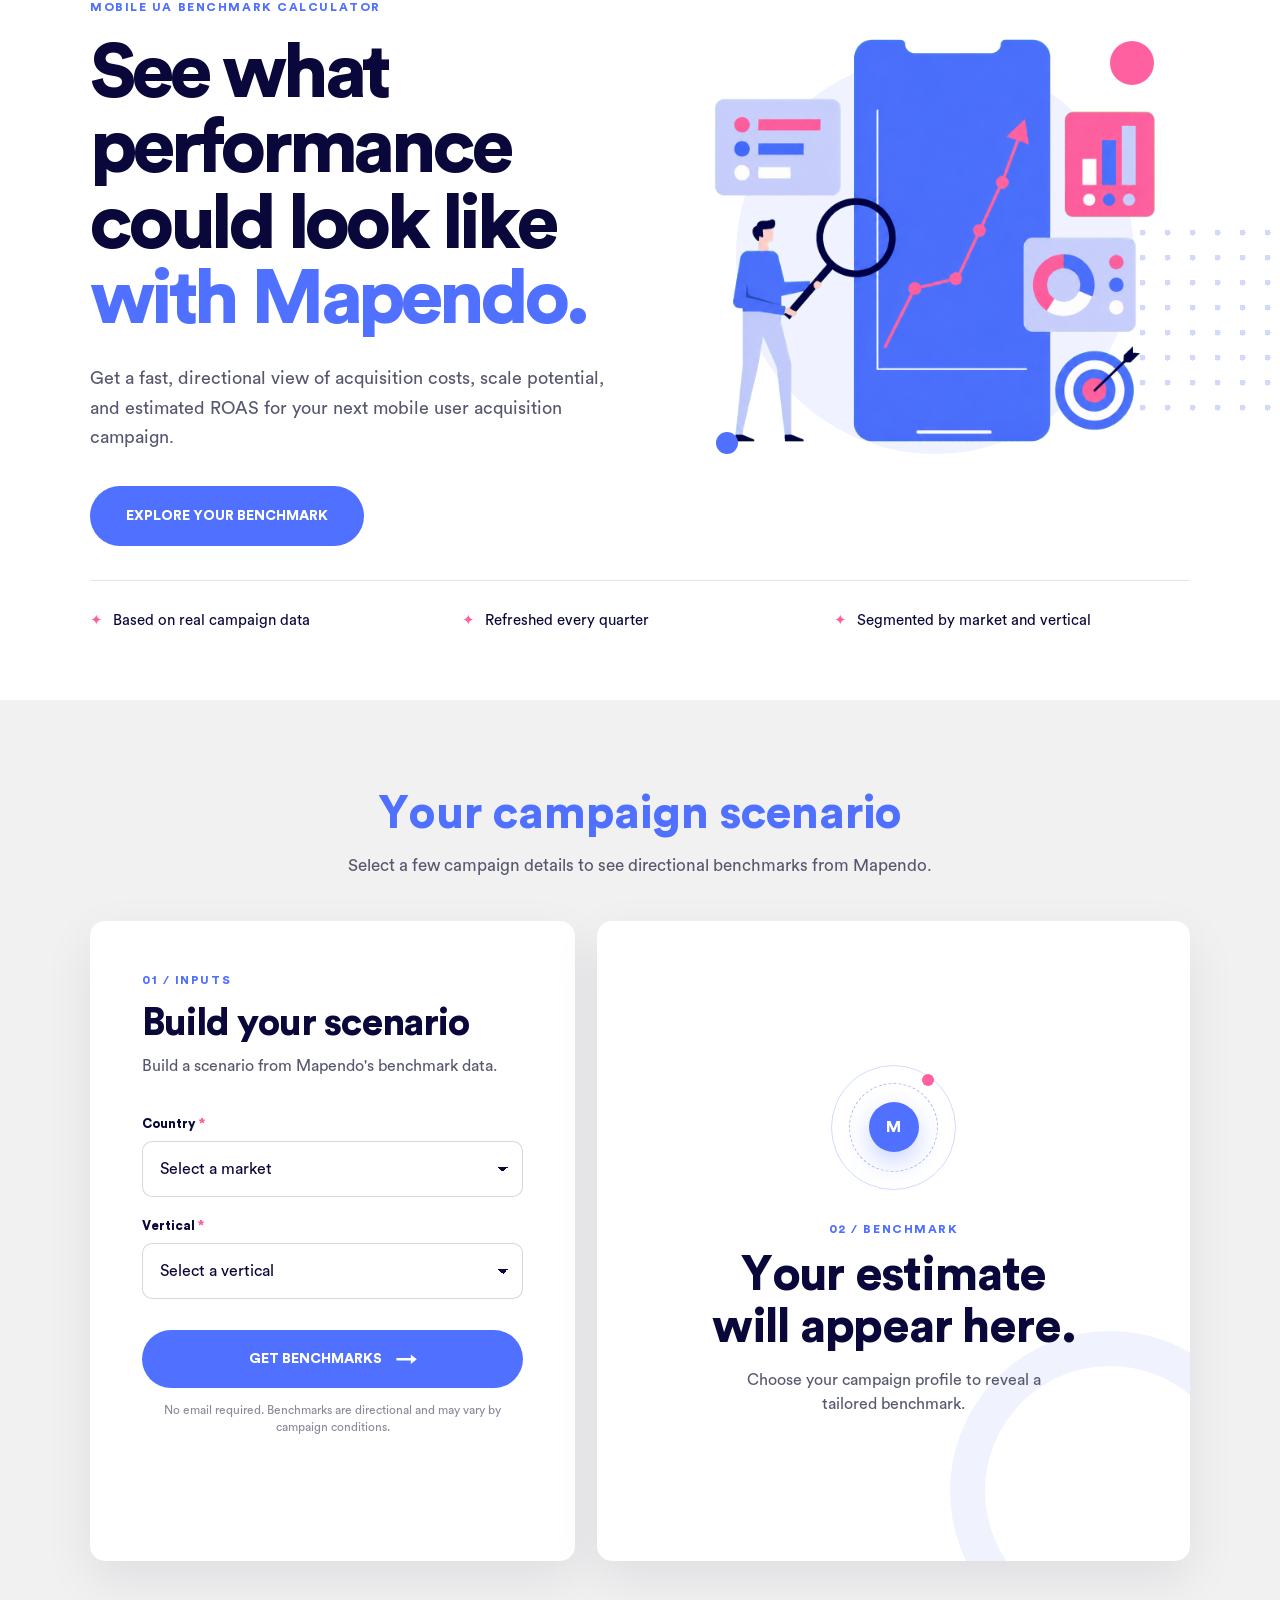
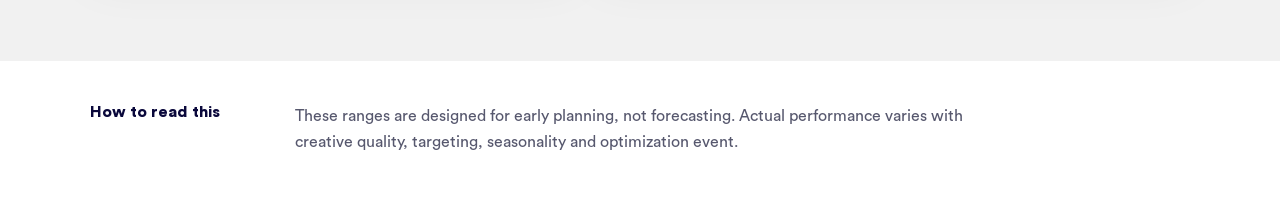
==== index.html @ b4563adf "Add files via upload" ====
<!doctype html>
<html lang="en">
  <head>
    <meta charset="UTF-8" />
    <meta name="viewport" content="width=device-width, initial-scale=1.0" />
    <meta
      name="description"
      content="Get a directional view of acquisition costs, scale potential, and estimated ROAS with Mapendo."
    />
    <title>UA Benchmark Tool | Mapendo</title>
    <link rel="stylesheet" href="styles.css" />
    <script src="app.js" defer></script>
  </head>
  <body>
    <div class="page-glow page-glow--one" aria-hidden="true"></div>

    <main>
      <section class="hero" aria-labelledby="page-title">
        <div class="hero-copy">
          <div class="eyebrow">MOBILE UA BENCHMARK CALCULATOR</div>
          <h1 id="page-title">See what performance could look like <em>with Mapendo.</em></h1>
          <p>
            Get a fast, directional view of acquisition costs, scale potential, and estimated ROAS for
            your next mobile user acquisition campaign.
          </p>
          <a class="hero-cta" href="#benchmark-form">Explore your benchmark</a>
        </div>
        <div class="hero-visual" aria-hidden="true">
          <span class="decor-dot decor-dot--one"></span>
          <span class="decor-dot decor-dot--two"></span>
          <img src="assets/illustrations/ua-benchmark-hero.png" alt="" />
        </div>
        <div class="trust-row" aria-label="Tool highlights">
          <span>Based on real campaign data</span>
          <span>Refreshed every quarter</span>
          <span>Segmented by market and vertical</span>
        </div>
      </section>

      <section class="calculator-section" aria-labelledby="calculator-title">
        <div class="section-intro">
          <h2 id="calculator-title">Your campaign scenario</h2>
          <p>Select a few campaign details to see directional benchmarks from Mapendo.</p>
        </div>
        <div class="tool-shell" aria-label="UA benchmark calculator">
        <form class="benchmark-form" id="benchmark-form">
          <div class="form-heading">
            <span class="step-label">01 / INPUTS</span>
            <div>
              <h2>Build your scenario</h2>
              <p>Build a scenario from Mapendo's benchmark data.</p>
            </div>
          </div>

          <div class="field-grid">
            <label class="field">
              <span>Country <b aria-hidden="true">*</b></span>
              <select id="country" name="country" required>
                <option value="">Select a market</option>
              </select>
            </label>

            <label class="field">
              <span>Vertical <b aria-hidden="true">*</b></span>
              <select id="vertical" name="vertical" required>
                <option value="">Select a vertical</option>
              </select>
            </label>

            <label class="field field--conditional" id="monetization-field" hidden>
              <span>Monetization model</span>
              <select id="monetization" name="monetization">
              </select>
            </label>
          </div>

          <button class="primary-button" type="submit">
            <span>Get benchmarks</span>
            <span class="button-arrow" aria-hidden="true">→</span>
          </button>
          <p class="form-note">No email required. Benchmarks are directional and may vary by campaign conditions.</p>
        </form>

        <div class="result-panel" id="result-panel" aria-live="polite">
          <div class="result-empty" id="result-empty">
            <div class="orbital" aria-hidden="true">
              <span class="orbital-dot"></span>
              <span class="orbital-core">M</span>
            </div>
            <p class="step-label">02 / BENCHMARK</p>
            <h2>Your estimate<br />will appear here.</h2>
            <p>Choose your campaign profile to reveal a tailored benchmark.</p>
          </div>

          <div class="result-content" id="result-content" hidden>
            <div class="result-topline">
              <div>
                <span class="step-label">02 / YOUR BENCHMARK</span>
                <h2 id="result-title">United States · Lifestyle</h2>
              </div>
              <span class="confidence"><i></i> Available benchmark</span>
            </div>

            <div class="kpi-grid" id="kpi-grid"></div>

            <div class="recommendation">
              <span aria-hidden="true">↗</span>
              <p><b>Mapendo signal:</b> <span id="recommendation-copy"></span></p>
            </div>

            <div class="inline-lead" id="inline-lead">
              <p>Looking for more detail or don’t see your scenario? <b>Get your full report.</b></p>
              <form
                class="inline-lead-form"
                id="lead-form"
                action="https://mapendo.us20.list-manage.com/subscribe/post?u=012a30aeb07d659c785fad515&amp;id=6312998ace&amp;f_id=00a176eef0"
                method="post"
                target="_blank"
              >
                <label class="sr-only" for="lead-email">Work email</label>
                <input id="lead-email" type="email" name="EMAIL" placeholder="Enter your work email" autocomplete="email" required />
                <div class="mailchimp-trap" aria-hidden="true">
                  <input
                    type="text"
                    name="b_012a30aeb07d659c785fad515_6312998ace"
                    tabindex="-1"
                    value=""
                  />
                </div>
                <label class="subscription-consent" for="subscription-consent">
                  <input id="subscription-consent" type="checkbox" name="SUBSCRIPTION_CONSENT" value="yes" required />
                  <span>
                    I agree to receive the full report and follow-up sales and marketing communications from Mapendo.
                    I have read the
                    <a href="https://www.iubenda.com/privacy-policy/38690949" target="_blank" rel="noopener noreferrer">Privacy Policy</a>.
                    I can unsubscribe at any time.
                  </span>
                </label>
                <button type="submit" name="subscribe">Get the full report <span aria-hidden="true">→</span></button>
              </form>
              <div class="success-message" id="success-message" role="status" aria-live="polite" hidden>
                <span>✓</span>
                <div><b>Submitted to Mailchimp</b><small>Complete any confirmation step in the new tab or check your inbox.</small></div>
              </div>
            </div>
          </div>
        </div>
        </div>
      </section>

      <section class="method-note">
        <span>How to read this</span>
        <p>
          These ranges are designed for early planning, not forecasting. Actual performance varies with
          creative quality, targeting, seasonality and optimization event.
        </p>
      </section>
    </main>
  </body>
</html>
---- styles.css ----
@font-face {
  font-family: "CircularStd";
  src: url("assets/fonts/CircularStd-Black.woff2") format("woff2");
  font-weight: 700 900;
  font-style: normal;
  font-display: swap;
}

@font-face {
  font-family: "CircularStd Book";
  src: url("assets/fonts/CircularStd-Book.otf") format("opentype");
  font-weight: 400;
  font-style: normal;
  font-display: swap;
}

:root {
  --blue: #5070ff;
  --blue-hover: #0047f0;
  --pink: #ff61a0;
  --navy: #0a083b;
  --text: #57586e;
  --periwinkle: #adbaf6;
  --light: #f1f1f1;
  --white: #ffffff;
  --line: rgba(10, 8, 59, 0.1);
  --shadow: 0 18px 50px rgba(10, 8, 59, 0.08);
}

* { box-sizing: border-box; }
html { scroll-behavior: smooth; }

body {
  margin: 0;
  min-width: 320px;
  color: var(--text);
  background: var(--white);
  font-family: "CircularStd Book", Arial, sans-serif;
  -webkit-font-smoothing: antialiased;
}

button, input, select { font: inherit; }
button, select { cursor: pointer; }
a { color: inherit; }

.page-glow { position: fixed; z-index: -1; pointer-events: none; }
.page-glow--one { top: 220px; right: 0; width: 150px; height: 210px; opacity: .55; background-image: radial-gradient(var(--periwinkle) 3px, transparent 3px); background-size: 25px 25px; }

.hero, .method-note {
  width: min(1100px, calc(100% - 48px));
  margin-inline: auto;
}

.hero-cta {
  display: inline-flex;
  align-items: center;
  justify-content: center;
  min-height: 52px;
  padding: 0 30px;
  border-radius: 50px;
  color: var(--white);
  background: var(--blue);
  font-family: "CircularStd", sans-serif;
  font-size: 13px;
  line-height: 1;
  text-transform: uppercase;
  text-decoration: none;
  transition: background-color .25s ease, transform .25s ease;
}
.hero-cta:hover { background: var(--blue-hover); transform: translateY(-2px); }

.hero {
  position: relative;
  display: grid;
  grid-template-columns: minmax(0, 1.02fr) minmax(380px, .98fr);
  align-items: start;
  gap: 30px 60px;
  min-height: 0;
  padding: 0 0 70px;
}

.hero-copy { position: relative; z-index: 2; }
.eyebrow, .step-label {
  color: var(--blue);
  font-family: "CircularStd", sans-serif;
  font-size: 12px;
  font-weight: 700;
  letter-spacing: .13em;
  text-transform: uppercase;
}
.eyebrow { margin-bottom: 22px; }

.hero h1 {
  max-width: 650px;
  margin: 0;
  color: var(--navy);
  font-family: "CircularStd", sans-serif;
  font-size: clamp(3.6rem, 6vw, 5.7rem);
  font-weight: 900;
  line-height: .98;
  letter-spacing: -.055em;
}
.hero h1 em { color: var(--blue); font-style: normal; }
.hero-copy > p { max-width: 610px; margin: 27px 0 0; font-size: 18px; line-height: 1.65; }
.hero-cta { margin-top: 33px; min-height: 60px; padding: 0 36px; font-size: 14px; }

.hero-visual { position: relative; display: grid; place-items: center; min-height: 490px; }
.hero-visual::before { content: ""; position: absolute; width: 78%; aspect-ratio: 1; border-radius: 50%; background: #f0f3ff; }
.hero-visual img { position: relative; z-index: 1; width: min(100%, 560px); height: auto; }
.decor-dot { position: absolute; z-index: 2; border-radius: 50%; }
.decor-dot--one { top: 8%; right: 7%; width: 44px; height: 44px; background: var(--pink); }
.decor-dot--two { bottom: 11%; left: 7%; width: 22px; height: 22px; background: var(--blue); }

.trust-row {
  grid-column: 1 / -1;
  display: grid;
  grid-template-columns: repeat(3, 1fr);
  gap: 16px;
  margin-top: 4px;
  padding-top: 30px;
  border-top: 1px solid var(--line);
}
.trust-row span { color: var(--navy); font-size: 15px; }
.trust-row span::before { content: "✦"; margin-right: 10px; color: var(--pink); }

.calculator-section {
  padding: 90px max(24px, calc((100vw - 1100px) / 2)) 100px;
  background: var(--light);
}
.section-intro { max-width: 820px; margin: 0 auto 42px; text-align: center; }
.section-intro h2 { margin: 0 0 12px; color: var(--blue); font-family: "CircularStd", sans-serif; font-size: clamp(2.15rem, 3.6vw, 3.25rem); line-height: 1.08; white-space: nowrap; }
.section-intro p { margin: 0; font-size: 17px; line-height: 1.6; }

.tool-shell {
  width: min(1100px, 100%);
  margin-inline: auto;
  display: grid;
  grid-template-columns: minmax(0, .9fr) minmax(0, 1.1fr);
  align-items: stretch;
  gap: 22px;
}
.benchmark-form, .result-panel {
  min-height: 640px;
  padding: clamp(34px, 4.2vw, 52px);
  border-radius: 15px;
  background: var(--white);
  box-shadow: var(--shadow);
}
.form-heading { margin-bottom: 38px; }
.form-heading .step-label { display: block; margin-bottom: 13px; }
.form-heading h2, .result-content h2, .result-empty h2 { margin: 0; color: var(--navy); font-family: "CircularStd", sans-serif; letter-spacing: -.025em; }
.form-heading h2 { font-size: clamp(1.8rem, 3vw, 2.4rem); }
.form-heading p { margin: 8px 0 0; line-height: 1.5; }

.field-grid { display: grid; gap: 21px; }
.field { display: grid; gap: 9px; }
.field > span:first-child { color: var(--navy); font-family: "CircularStd", sans-serif; font-size: 13px; }
.field b { color: var(--pink); }
.field select, .field input {
  width: 100%;
  height: 56px;
  padding: 0 17px;
  border: 1px solid rgba(10, 8, 59, .16);
  border-radius: 10px;
  outline: none;
  color: var(--navy);
  background: var(--white);
  transition: border-color .18s ease, box-shadow .18s ease;
}
.field select {
  appearance: none;
  background-image: linear-gradient(45deg, transparent 50%, var(--navy) 50%), linear-gradient(135deg, var(--navy) 50%, transparent 50%);
  background-position: calc(100% - 19px) 25px, calc(100% - 14px) 25px;
  background-size: 5px 5px, 5px 5px;
  background-repeat: no-repeat;
}
.field select:focus, .field input:focus { border-color: var(--blue); box-shadow: 0 0 0 4px rgba(80,112,255,.12); }
.field select:disabled { color: var(--navy); background-color: #f0f2fa; border-color: rgba(10, 8, 59, .1); cursor: not-allowed; opacity: 1; }

.primary-button {
  display: flex;
  align-items: center;
  justify-content: center;
  gap: 14px;
  width: 100%;
  min-height: 58px;
  margin-top: 31px;
  padding: 0 30px;
  border: 0;
  border-radius: 50px;
  color: var(--white);
  background: var(--blue);
  font-family: "CircularStd", sans-serif;
  font-size: 14px;
  text-transform: uppercase;
  transition: background-color .25s ease, transform .25s ease;
}
.primary-button:hover { background: var(--blue-hover); transform: translateY(-2px); }
.button-arrow { color: var(--white); font-size: 1.2rem; }
.form-note { margin: 14px 0 0; color: #89899b; font-size: 12px; line-height: 1.4; text-align: center; }

.result-panel { position: relative; display: grid; overflow: hidden; }
.result-panel::after { content: ""; position: absolute; right: -80px; bottom: -90px; width: 250px; height: 250px; border: 35px solid rgba(173,186,246,.18); border-radius: 50%; pointer-events: none; }
.result-empty { position: relative; z-index: 1; align-self: center; max-width: 390px; margin: auto; text-align: center; }
.result-empty h2 { margin-top: 14px; font-size: clamp(2rem, 4vw, 3rem); line-height: 1.08; }
.result-empty > p:last-child { max-width: 330px; margin: 14px auto 0; line-height: 1.55; }
.orbital { position: relative; display: grid; place-items: center; width: 125px; height: 125px; margin: 0 auto 32px; border: 1px solid rgba(80,112,255,.26); border-radius: 50%; }
.orbital::before { content: ""; position: absolute; inset: 17px; border: 1px dashed var(--periwinkle); border-radius: 50%; }
.orbital-core { display: grid; place-items: center; width: 50px; height: 50px; border-radius: 50%; color: var(--white); background: var(--blue); font-family: "CircularStd"; font-weight: 900; box-shadow: 0 10px 25px rgba(80,112,255,.3); }
.orbital-dot { position: absolute; top: 8px; right: 21px; width: 12px; height: 12px; border-radius: 50%; background: var(--pink); }

.result-content { position: relative; z-index: 1; animation: reveal .4s ease both; }
@keyframes reveal { from { opacity: 0; transform: translateY(10px); } }
.result-topline { display: flex; justify-content: space-between; align-items: end; gap: 18px; margin-bottom: 25px; }
.result-content h2 { margin-top: 7px; font-size: clamp(1.45rem, 2.4vw, 2rem); }
.confidence { display: flex; align-items: center; gap: 7px; color: var(--text); font-size: 12px; white-space: nowrap; }
.confidence i { width: 8px; height: 8px; border-radius: 50%; background: var(--blue); }
.kpi-grid { display: grid; grid-template-columns: 1fr 1fr; gap: 11px; }
.kpi-card { position: relative; min-height: 143px; padding: 21px; overflow: hidden; border: 1px solid rgba(10,8,59,.08); border-radius: 12px; background: #f7f8fc; }
.kpi-card--featured { color: var(--white); background: var(--blue); border-color: transparent; }
.kpi-card p { margin: 0 0 10px; color: var(--text); font-size: 13px; }
.kpi-card--featured p, .kpi-card--featured .kpi-caption { color: rgba(255,255,255,.76); }
.kpi-card strong { display: block; color: var(--navy); font-family: "CircularStd"; font-size: clamp(1.55rem, 2.8vw, 2.05rem); letter-spacing: -.035em; }
.kpi-card--featured strong { color: var(--white); }
.kpi-caption { display: block; margin-top: 7px; color: #858697; font-size: 11px; }
.kpi-number { position: absolute; top: 15px; right: 15px; color: rgba(10,8,59,.22); font-size: 11px; }
.kpi-card--featured .kpi-number { color: rgba(255,255,255,.45); }

.recommendation { display: flex; gap: 12px; margin-top: 11px; padding: 15px 16px; border-radius: 10px; background: #eef1ff; }
.recommendation > span { color: var(--pink); }
.recommendation p { margin: 0; color: var(--text); font-size: 12px; line-height: 1.5; }
.recommendation b { color: var(--navy); }
.inline-lead { margin-top: 13px; padding: 18px; border-radius: 12px; background: var(--navy); }
.inline-lead > p:first-child { margin: 0 0 12px; color: #d7d7e1; font-size: 13px; line-height: 1.45; }
.inline-lead > p:first-child b { color: var(--white); }
.inline-lead-form { display: grid; grid-template-columns: minmax(0,1fr) auto; gap: 8px; }
.inline-lead-form > input[type="email"] { min-width: 0; height: 50px; padding: 0 15px; border: 1px solid transparent; border-radius: 50px; outline: none; color: var(--navy); background: var(--white); }
.inline-lead-form > input[type="email"]:focus { border-color: var(--pink); box-shadow: 0 0 0 4px rgba(255,97,160,.18); }
.mailchimp-trap { position: absolute; left: -5000px; }
.subscription-consent { grid-column: 1 / -1; display: flex; align-items: flex-start; gap: 10px; margin: 3px 4px 5px; color: #c8c8d3; font-size: 11px; line-height: 1.5; cursor: pointer; }
.subscription-consent input { flex: 0 0 auto; width: 16px; height: 16px; margin: 1px 0 0; accent-color: var(--pink); cursor: pointer; }
.subscription-consent a { color: var(--white); text-underline-offset: 2px; }
.subscription-consent a:hover { color: var(--pink); }
.subscription-consent:has(input:focus-visible) { outline: 2px solid var(--pink); outline-offset: 4px; border-radius: 4px; }
.inline-lead-form button { min-height: 50px; padding: 0 20px; border: 0; border-radius: 50px; color: var(--white); background: var(--blue); font-family: "CircularStd"; font-size: 12px; text-transform: uppercase; white-space: nowrap; }
.inline-lead-form button:hover { background: var(--blue-hover); }
.inline-lead .success-message { display: flex; align-items: center; gap: 10px; padding-top: 8px; }
.inline-lead .success-message > span { display: grid; place-items: center; width: 34px; height: 34px; border-radius: 50%; color: var(--white); background: var(--pink); }
.inline-lead .success-message div { display: grid; gap: 2px; }
.inline-lead .success-message b { color: var(--white); }
.inline-lead .success-message small { color: #b9b9c5; }

.method-note { display: grid; grid-template-columns: 180px 1fr; gap: 25px; padding: 42px 0 48px; }
.method-note span { color: var(--navy); font-family: "CircularStd"; }
.method-note p { max-width: 720px; margin: 0; line-height: 1.65; }

.sr-only { position: absolute; width: 1px; height: 1px; padding: 0; margin: -1px; overflow: hidden; clip: rect(0,0,0,0); white-space: nowrap; border: 0; }
[hidden] { display: none !important; }

@media (max-width: 900px) {
  .hero { grid-template-columns: 1fr; gap: 20px; padding-top: 0; text-align: center; }
  .hero h1, .hero-copy > p { margin-inline: auto; }
  .hero-visual { min-height: 430px; }
  .hero-visual img { max-width: 540px; }
  .trust-row { text-align: left; }
  .tool-shell { grid-template-columns: 1fr; }
  .benchmark-form, .result-panel { min-height: auto; }
  .result-panel { min-height: 600px; }
}

@media (max-width: 620px) {
  .hero, .method-note { width: min(100% - 28px, 1100px); }
  .page-glow { display: none; }
  .hero { min-height: auto; padding: 0 0 45px; }
  .hero h1 { font-size: clamp(3.05rem, 15vw, 4.2rem); }
  .hero-copy > p { font-size: 16px; }
  .hero-visual { min-height: 330px; }
  .trust-row { grid-template-columns: 1fr; gap: 12px; }
  .calculator-section { padding: 68px 14px 72px; }
  .section-intro { max-width: 100%; }
  .section-intro h2 { font-size: clamp(1.45rem, 7.1vw, 2.2rem); white-space: nowrap; }
  .benchmark-form, .result-panel { padding: 29px 21px; border-radius: 12px; }
  .result-panel { min-height: 570px; }
  .result-topline { align-items: flex-start; flex-direction: column; }
  .kpi-card { min-height: 135px; padding: 18px; }
  .kpi-card strong { font-size: 1.45rem; }
  .inline-lead-form { grid-template-columns: 1fr; }
  .inline-lead-form button { width: 100%; }
  .method-note { grid-template-columns: 1fr; padding-bottom: 40px; }
}

@media (prefers-reduced-motion: reduce) {
  *, *::before, *::after { scroll-behavior: auto !important; animation-duration: .01ms !important; transition-duration: .01ms !important; }
}
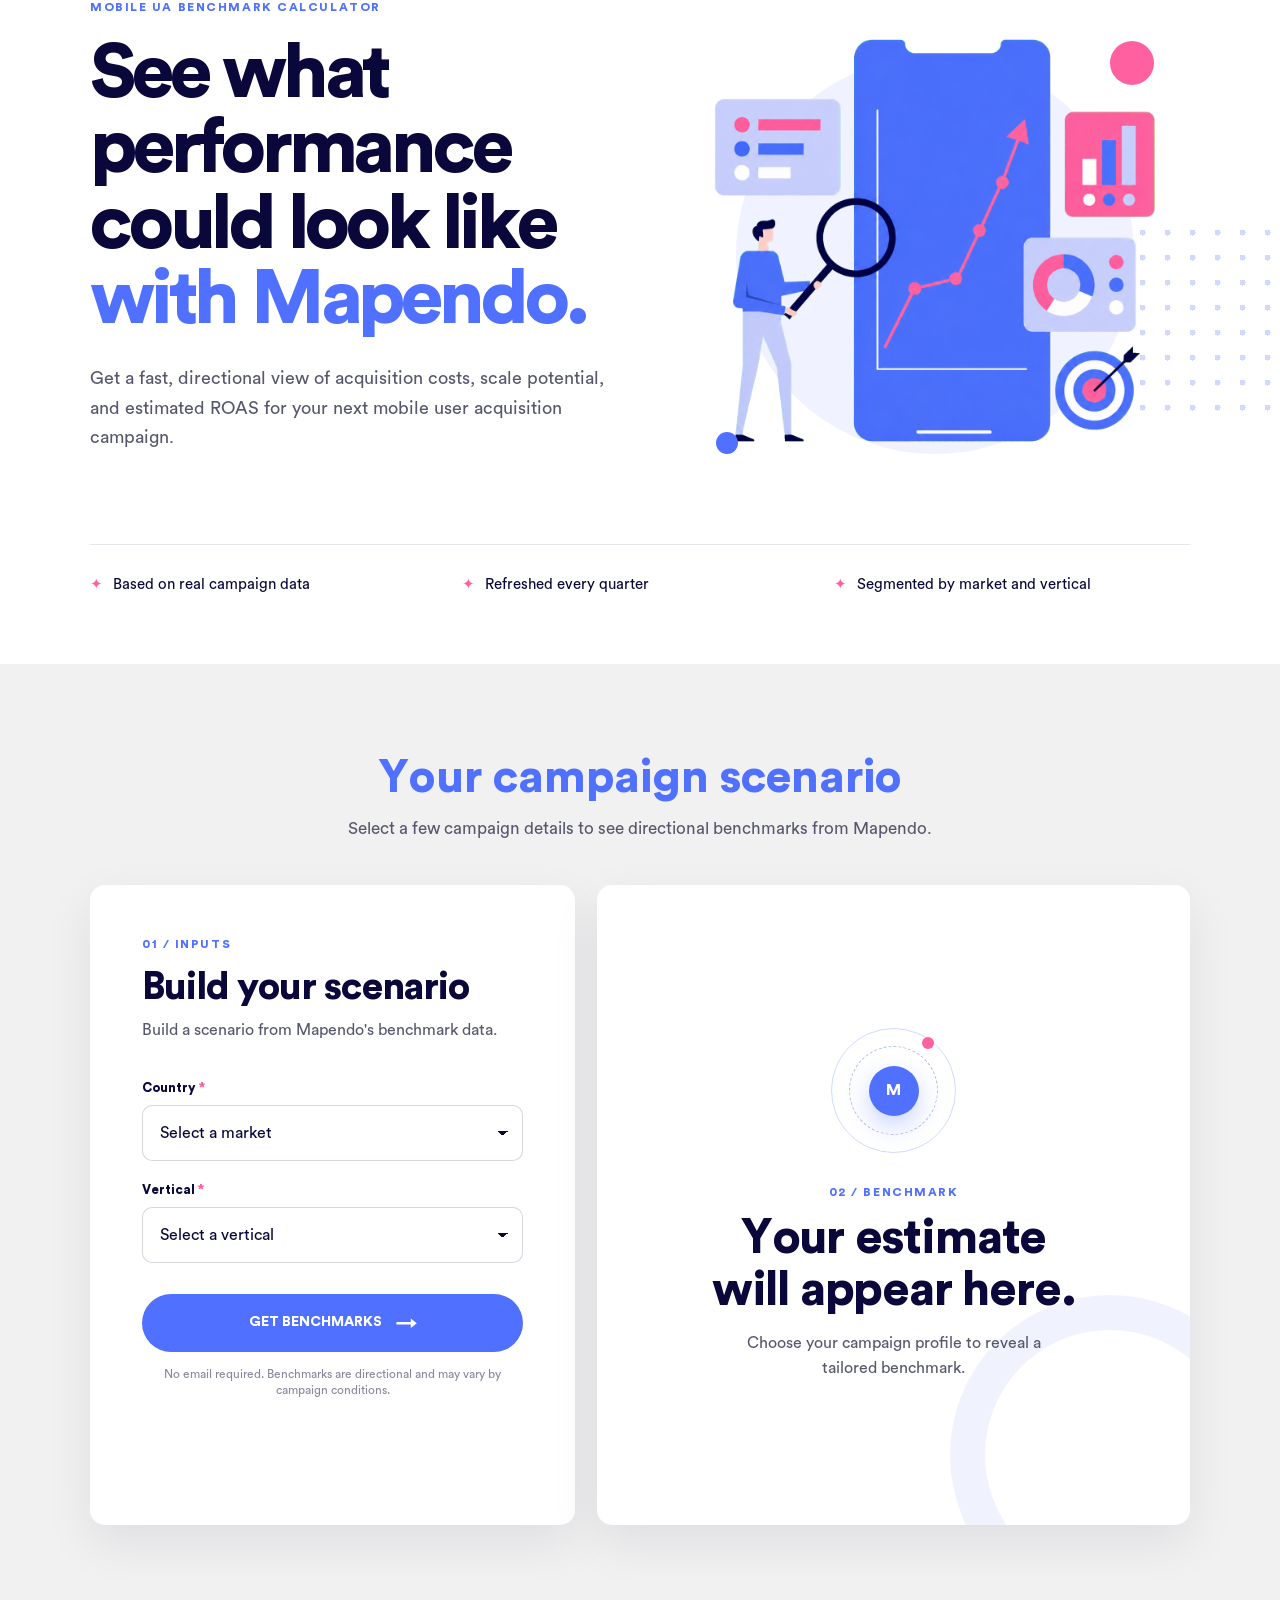
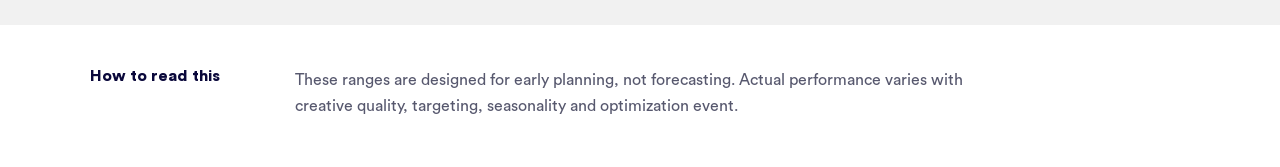
==== commit 484c7897: "Add files via upload" ====
--- a/index.html
+++ b/index.html
@@ -9,7 +9,7 @@
     />
     <title>UA Benchmark Tool | Mapendo</title>
     <link rel="stylesheet" href="styles.css" />
-    <script src="app.js" defer></script>
+    <script src="app.js?v=20260901-1" defer></script>
   </head>
   <body>
     <div class="page-glow page-glow--one" aria-hidden="true"></div>
@@ -23,7 +23,6 @@
             Get a fast, directional view of acquisition costs, scale potential, and estimated ROAS for
             your next mobile user acquisition campaign.
           </p>
-          <a class="hero-cta" href="#benchmark-form">Explore your benchmark</a>
         </div>
         <div class="hero-visual" aria-hidden="true">
           <span class="decor-dot decor-dot--one"></span>
@@ -109,7 +108,7 @@
             </div>
 
             <div class="inline-lead" id="inline-lead">
-              <p>Looking for more detail or don’t see your scenario? <b>Get your full report.</b></p>
+              <p>Looking for more detail or don’t see your scenario? <b>Request a customer benchmark.</b></p>
               <form
                 class="inline-lead-form"
                 id="lead-form"
@@ -136,7 +135,7 @@
                     I can unsubscribe at any time.
                   </span>
                 </label>
-                <button type="submit" name="subscribe">Get the full report <span aria-hidden="true">→</span></button>
+                <button type="submit" name="subscribe">Request a customer benchmark <span aria-hidden="true">→</span></button>
               </form>
               <div class="success-message" id="success-message" role="status" aria-live="polite" hidden>
                 <span>✓</span>
--- a/styles.css
+++ b/styles.css
@@ -51,24 +51,6 @@
   margin-inline: auto;
 }
 
-.hero-cta {
-  display: inline-flex;
-  align-items: center;
-  justify-content: center;
-  min-height: 52px;
-  padding: 0 30px;
-  border-radius: 50px;
-  color: var(--white);
-  background: var(--blue);
-  font-family: "CircularStd", sans-serif;
-  font-size: 13px;
-  line-height: 1;
-  text-transform: uppercase;
-  text-decoration: none;
-  transition: background-color .25s ease, transform .25s ease;
-}
-.hero-cta:hover { background: var(--blue-hover); transform: translateY(-2px); }
-
 .hero {
   position: relative;
   display: grid;
@@ -102,8 +84,6 @@
 }
 .hero h1 em { color: var(--blue); font-style: normal; }
 .hero-copy > p { max-width: 610px; margin: 27px 0 0; font-size: 18px; line-height: 1.65; }
-.hero-cta { margin-top: 33px; min-height: 60px; padding: 0 36px; font-size: 14px; }
-
 .hero-visual { position: relative; display: grid; place-items: center; min-height: 490px; }
 .hero-visual::before { content: ""; position: absolute; width: 78%; aspect-ratio: 1; border-radius: 50%; background: #f0f3ff; }
 .hero-visual img { position: relative; z-index: 1; width: min(100%, 560px); height: auto; }
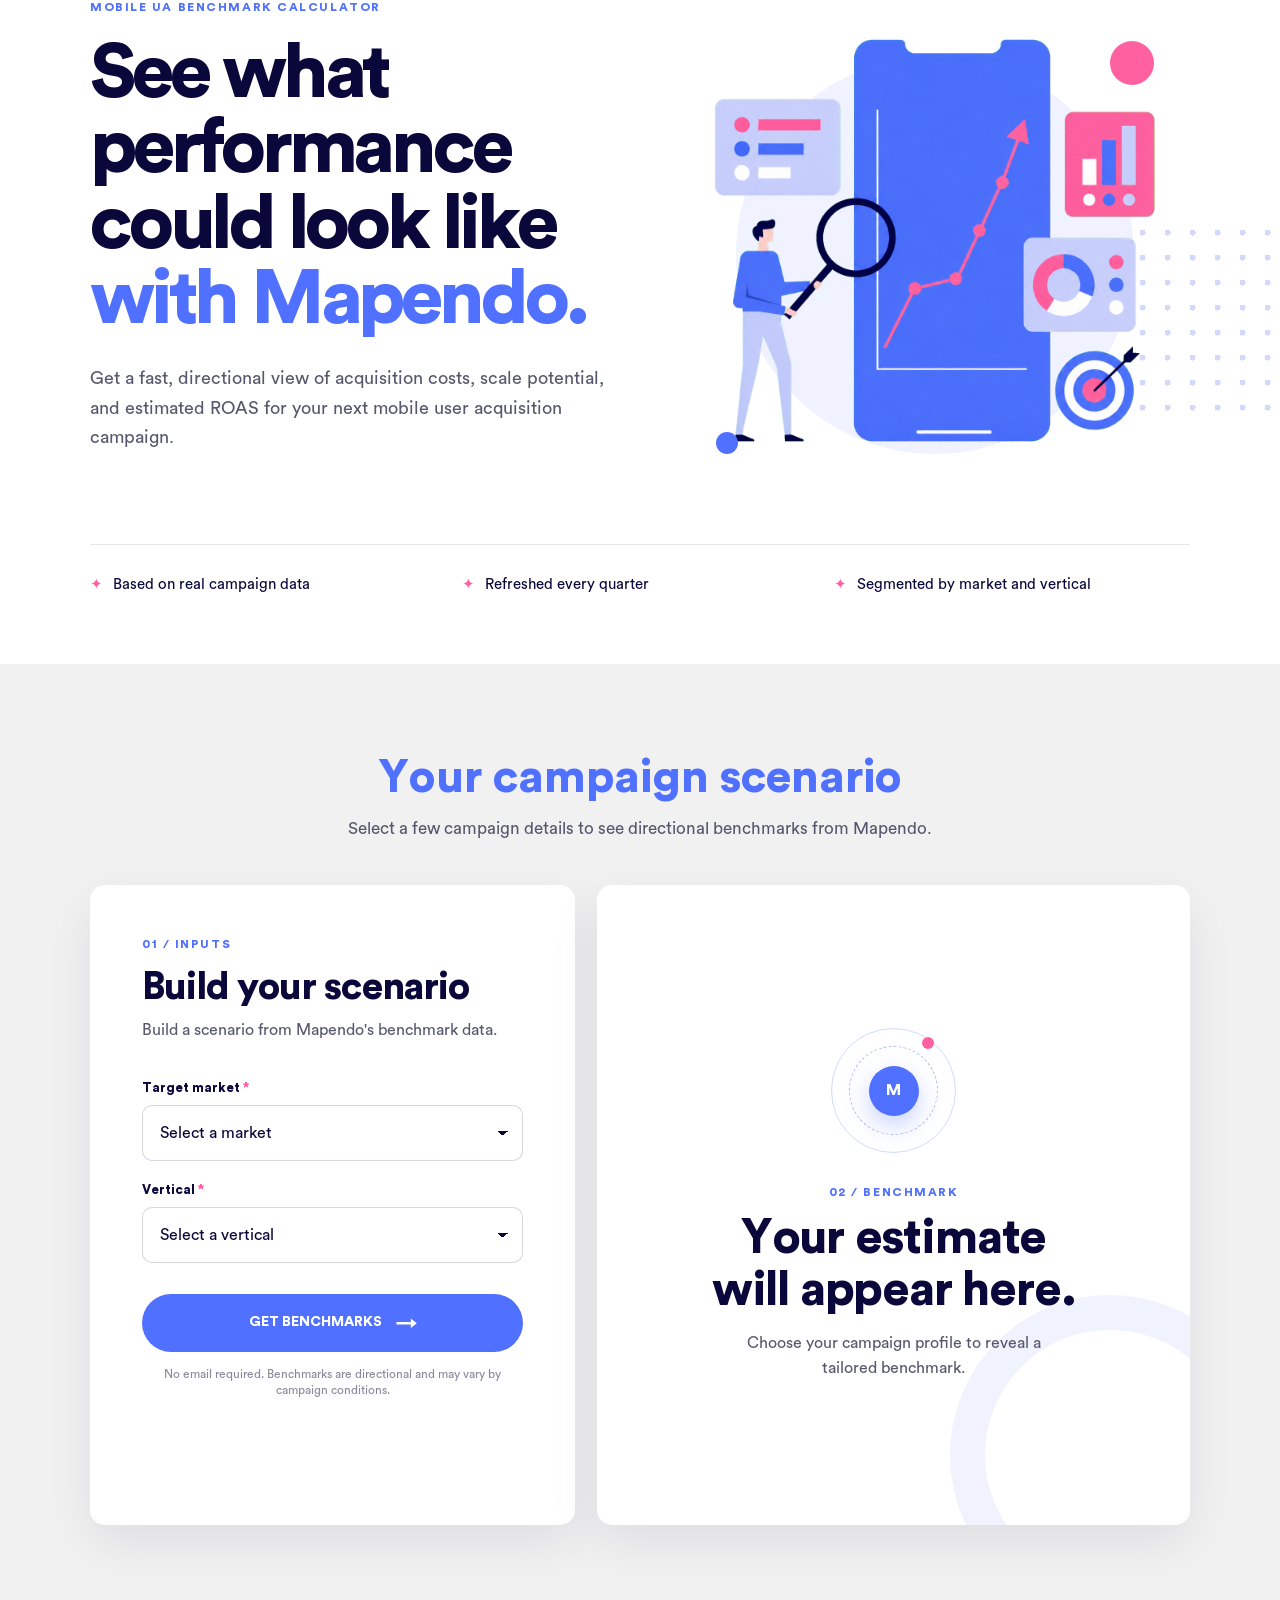
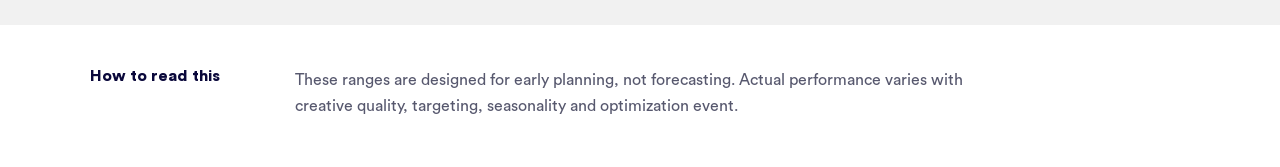
==== commit d020fef0: "Add files via upload" ====
--- a/index.html
+++ b/index.html
@@ -53,7 +53,7 @@
 
           <div class="field-grid">
             <label class="field">
-              <span>Country <b aria-hidden="true">*</b></span>
+              <span>Target market <b aria-hidden="true">*</b></span>
               <select id="country" name="country" required>
                 <option value="">Select a market</option>
               </select>
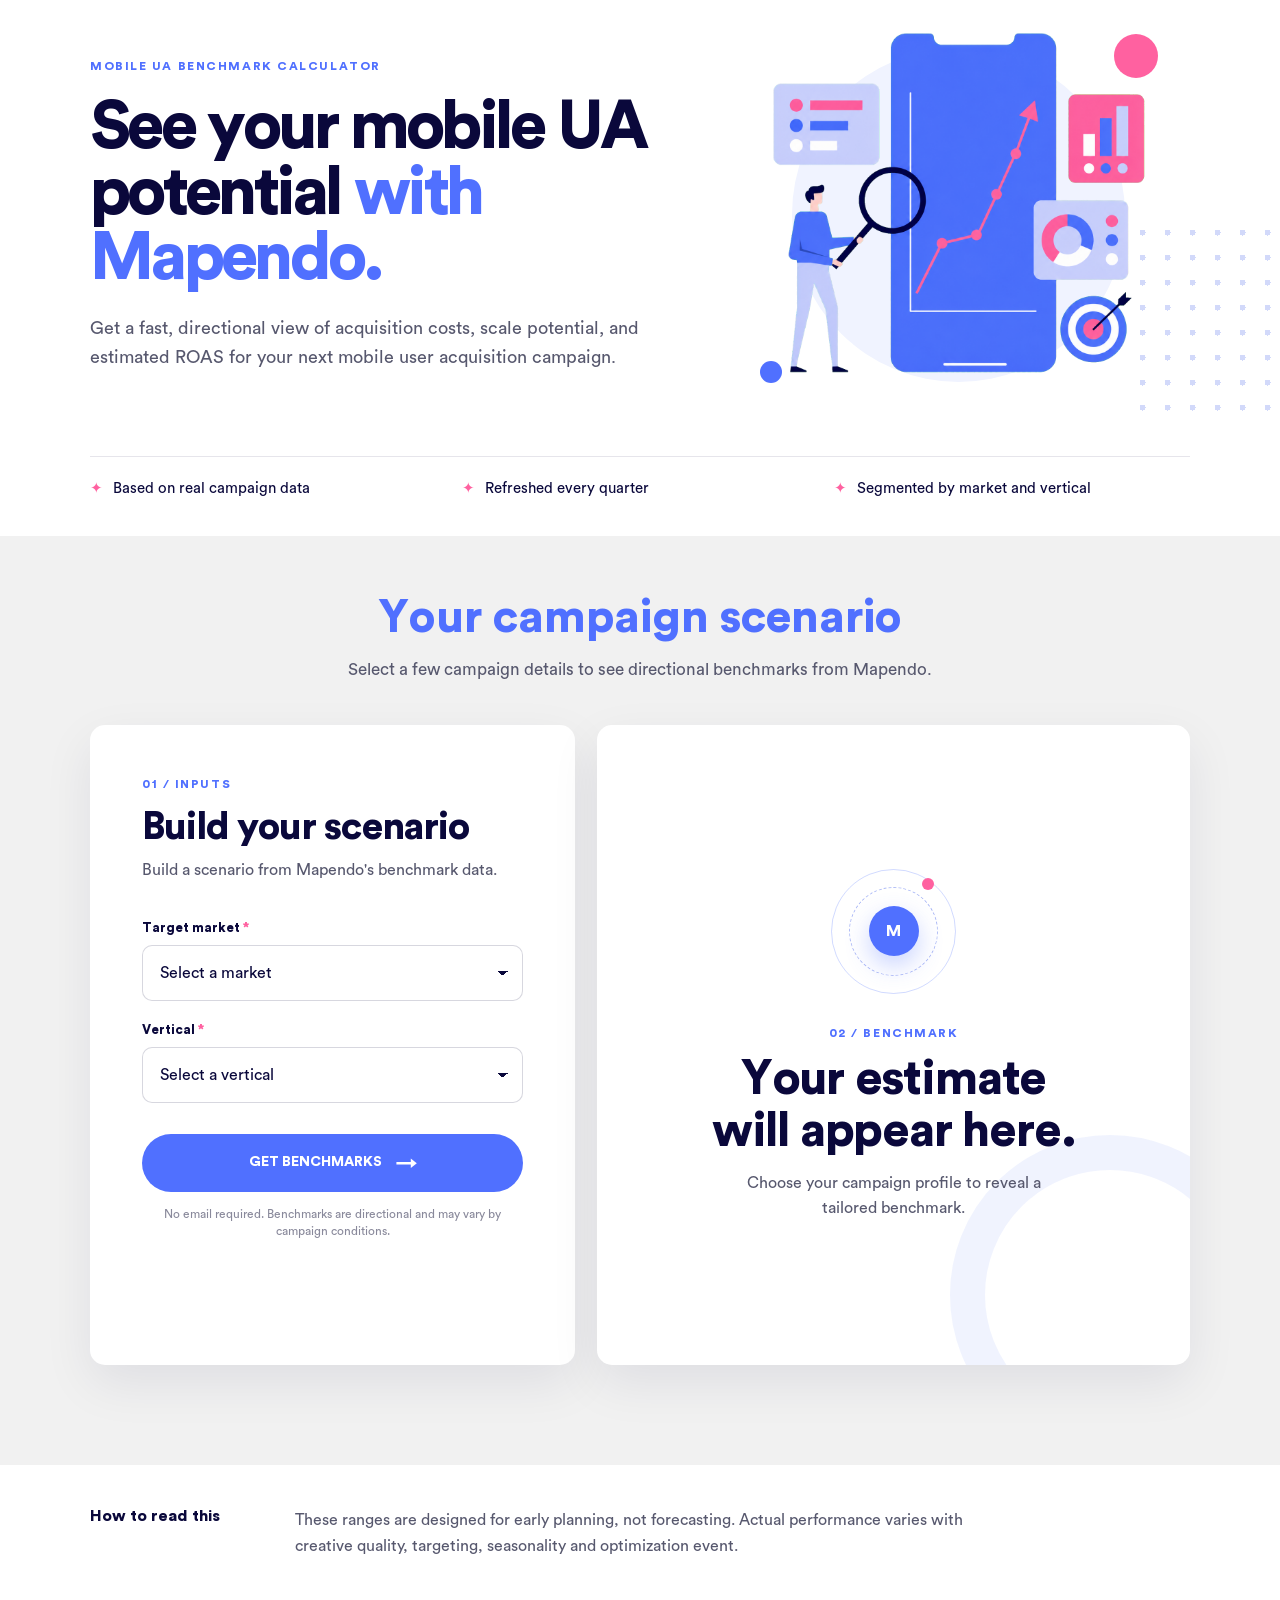
==== commit afc10a45: "Add files via upload" ====
--- a/index.html
+++ b/index.html
@@ -9,7 +9,7 @@
     />
     <title>UA Benchmark Tool | Mapendo</title>
     <link rel="stylesheet" href="styles.css" />
-    <script src="app.js?v=20260901-1" defer></script>
+    <script src="app.js?v=20260907-2" defer></script>
   </head>
   <body>
     <div class="page-glow page-glow--one" aria-hidden="true"></div>
@@ -18,7 +18,7 @@
       <section class="hero" aria-labelledby="page-title">
         <div class="hero-copy">
           <div class="eyebrow">MOBILE UA BENCHMARK CALCULATOR</div>
-          <h1 id="page-title">See what performance could look like <em>with Mapendo.</em></h1>
+          <h1 id="page-title">See your mobile UA potential <em>with Mapendo.</em></h1>
           <p>
             Get a fast, directional view of acquisition costs, scale potential, and estimated ROAS for
             your next mobile user acquisition campaign.
@@ -114,7 +114,7 @@
                 id="lead-form"
                 action="https://mapendo.us20.list-manage.com/subscribe/post?u=012a30aeb07d659c785fad515&amp;id=6312998ace&amp;f_id=00a176eef0"
                 method="post"
-                target="_blank"
+                target="mailchimp-submit-frame"
               >
                 <label class="sr-only" for="lead-email">Work email</label>
                 <input id="lead-email" type="email" name="EMAIL" placeholder="Enter your work email" autocomplete="email" required />
@@ -137,6 +137,12 @@
                 </label>
                 <button type="submit" name="subscribe">Request a customer benchmark <span aria-hidden="true">→</span></button>
               </form>
+              <iframe
+                id="mailchimp-submit-frame"
+                name="mailchimp-submit-frame"
+                title="Mailchimp submission"
+                hidden
+              ></iframe>
               <div class="success-message" id="success-message" role="status" aria-live="polite" hidden>
                 <span>✓</span>
                 <div><b>Submitted to Mailchimp</b><small>Complete any confirmation step in the new tab or check your inbox.</small></div>
--- a/styles.css
+++ b/styles.css
@@ -54,11 +54,11 @@
 .hero {
   position: relative;
   display: grid;
-  grid-template-columns: minmax(0, 1.02fr) minmax(380px, .98fr);
-  align-items: start;
-  gap: 30px 60px;
+  grid-template-columns: minmax(0, 1.12fr) minmax(340px, .88fr);
+  align-items: center;
+  gap: 22px 48px;
   min-height: 0;
-  padding: 0 0 70px;
+  padding: 0 0 38px;
 }
 
 .hero-copy { position: relative; z-index: 2; }
@@ -77,16 +77,16 @@
   margin: 0;
   color: var(--navy);
   font-family: "CircularStd", sans-serif;
-  font-size: clamp(3.6rem, 6vw, 5.7rem);
+  font-size: clamp(3.25rem, 5.25vw, 4.85rem);
   font-weight: 900;
   line-height: .98;
   letter-spacing: -.055em;
 }
 .hero h1 em { color: var(--blue); font-style: normal; }
-.hero-copy > p { max-width: 610px; margin: 27px 0 0; font-size: 18px; line-height: 1.65; }
-.hero-visual { position: relative; display: grid; place-items: center; min-height: 490px; }
-.hero-visual::before { content: ""; position: absolute; width: 78%; aspect-ratio: 1; border-radius: 50%; background: #f0f3ff; }
-.hero-visual img { position: relative; z-index: 1; width: min(100%, 560px); height: auto; }
+.hero-copy > p { max-width: 610px; margin: 22px 0 0; font-size: 18px; line-height: 1.58; }
+.hero-visual { position: relative; display: grid; place-items: center; min-height: 365px; }
+.hero-visual::before { content: ""; position: absolute; width: 72%; aspect-ratio: 1; border-radius: 50%; background: #f0f3ff; }
+.hero-visual img { position: relative; z-index: 1; width: min(100%, 430px); height: auto; }
 .decor-dot { position: absolute; z-index: 2; border-radius: 50%; }
 .decor-dot--one { top: 8%; right: 7%; width: 44px; height: 44px; background: var(--pink); }
 .decor-dot--two { bottom: 11%; left: 7%; width: 22px; height: 22px; background: var(--blue); }
@@ -97,14 +97,14 @@
   grid-template-columns: repeat(3, 1fr);
   gap: 16px;
   margin-top: 4px;
-  padding-top: 30px;
+  padding-top: 22px;
   border-top: 1px solid var(--line);
 }
 .trust-row span { color: var(--navy); font-size: 15px; }
 .trust-row span::before { content: "✦"; margin-right: 10px; color: var(--pink); }
 
 .calculator-section {
-  padding: 90px max(24px, calc((100vw - 1100px) / 2)) 100px;
+  padding: 58px max(24px, calc((100vw - 1100px) / 2)) 100px;
   background: var(--light);
 }
 .section-intro { max-width: 820px; margin: 0 auto 42px; text-align: center; }
@@ -240,8 +240,8 @@
 @media (max-width: 900px) {
   .hero { grid-template-columns: 1fr; gap: 20px; padding-top: 0; text-align: center; }
   .hero h1, .hero-copy > p { margin-inline: auto; }
-  .hero-visual { min-height: 430px; }
-  .hero-visual img { max-width: 540px; }
+  .hero-visual { min-height: 350px; }
+  .hero-visual img { max-width: 430px; }
   .trust-row { text-align: left; }
   .tool-shell { grid-template-columns: 1fr; }
   .benchmark-form, .result-panel { min-height: auto; }
@@ -251,10 +251,11 @@
 @media (max-width: 620px) {
   .hero, .method-note { width: min(100% - 28px, 1100px); }
   .page-glow { display: none; }
-  .hero { min-height: auto; padding: 0 0 45px; }
+  .hero { min-height: auto; padding: 0 0 36px; }
   .hero h1 { font-size: clamp(3.05rem, 15vw, 4.2rem); }
   .hero-copy > p { font-size: 16px; }
-  .hero-visual { min-height: 330px; }
+  .hero-visual { min-height: 285px; }
+  .hero-visual img { max-width: 350px; }
   .trust-row { grid-template-columns: 1fr; gap: 12px; }
   .calculator-section { padding: 68px 14px 72px; }
   .section-intro { max-width: 100%; }
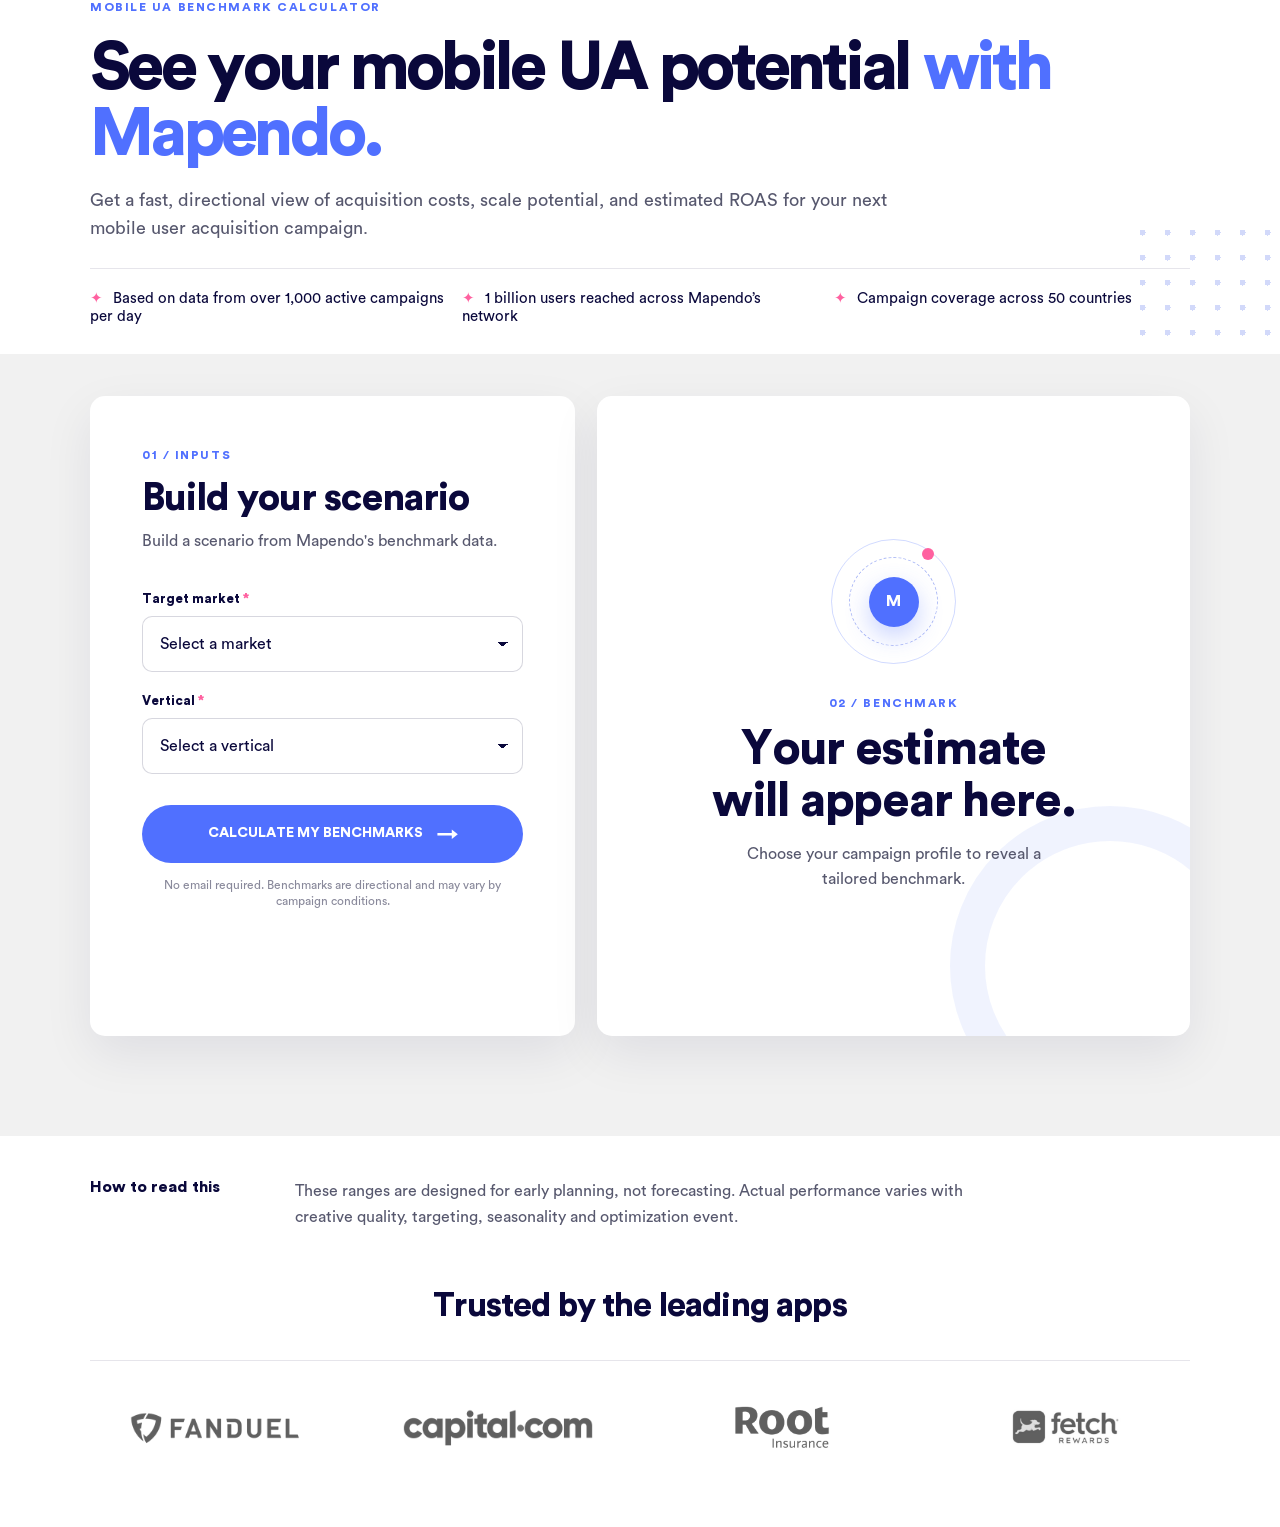
==== commit f29487d0: "Add files via upload" ====
--- a/index.html
+++ b/index.html
@@ -24,23 +24,14 @@
             your next mobile user acquisition campaign.
           </p>
         </div>
-        <div class="hero-visual" aria-hidden="true">
-          <span class="decor-dot decor-dot--one"></span>
-          <span class="decor-dot decor-dot--two"></span>
-          <img src="assets/illustrations/ua-benchmark-hero.png" alt="" />
-        </div>
         <div class="trust-row" aria-label="Tool highlights">
-          <span>Based on real campaign data</span>
-          <span>Refreshed every quarter</span>
-          <span>Segmented by market and vertical</span>
+          <span>Based on data from over 1,000 active campaigns per day</span>
+          <span>1 billion users reached across Mapendo’s network</span>
+          <span>Campaign coverage across 50 countries</span>
         </div>
       </section>
 
-      <section class="calculator-section" aria-labelledby="calculator-title">
-        <div class="section-intro">
-          <h2 id="calculator-title">Your campaign scenario</h2>
-          <p>Select a few campaign details to see directional benchmarks from Mapendo.</p>
-        </div>
+      <section class="calculator-section" aria-label="UA benchmark calculator">
         <div class="tool-shell" aria-label="UA benchmark calculator">
         <form class="benchmark-form" id="benchmark-form">
           <div class="form-heading">
@@ -74,7 +65,7 @@
           </div>
 
           <button class="primary-button" type="submit">
-            <span>Get benchmarks</span>
+            <span>Calculate my benchmarks</span>
             <span class="button-arrow" aria-hidden="true">→</span>
           </button>
           <p class="form-note">No email required. Benchmarks are directional and may vary by campaign conditions.</p>
@@ -108,7 +99,7 @@
             </div>
 
             <div class="inline-lead" id="inline-lead">
-              <p>Looking for more detail or don’t see your scenario? <b>Request a customer benchmark.</b></p>
+              <p>Want to see how your specific app compares? <b>Request a custom benchmark tailored to your app.</b></p>
               <form
                 class="inline-lead-form"
                 id="lead-form"
@@ -135,7 +126,7 @@
                     I can unsubscribe at any time.
                   </span>
                 </label>
-                <button type="submit" name="subscribe">Request a customer benchmark <span aria-hidden="true">→</span></button>
+                <button type="submit" name="subscribe">Get Custom Benchmarks for My App <span aria-hidden="true">→</span></button>
               </form>
               <iframe
                 id="mailchimp-submit-frame"
@@ -160,6 +151,16 @@
           creative quality, targeting, seasonality and optimization event.
         </p>
       </section>
+
+      <section class="trusted-by" aria-labelledby="trusted-by-title">
+        <h2 id="trusted-by-title">Trusted by the leading apps</h2>
+        <div class="trusted-logos">
+          <img src="assets/logos/fanduel.png" alt="FanDuel" />
+          <img src="assets/logos/capital-one.png" alt="Capital One" />
+          <img src="assets/logos/root-insurance.png" alt="Root Insurance" />
+          <img src="assets/logos/fetch-rewards.png" alt="Fetch Rewards" />
+        </div>
+      </section>
     </main>
   </body>
 </html>
--- a/styles.css
+++ b/styles.css
@@ -46,19 +46,15 @@
 .page-glow { position: fixed; z-index: -1; pointer-events: none; }
 .page-glow--one { top: 220px; right: 0; width: 150px; height: 210px; opacity: .55; background-image: radial-gradient(var(--periwinkle) 3px, transparent 3px); background-size: 25px 25px; }
 
-.hero, .method-note {
+.hero, .method-note, .trusted-by {
   width: min(1100px, calc(100% - 48px));
   margin-inline: auto;
 }
 
 .hero {
   position: relative;
-  display: grid;
-  grid-template-columns: minmax(0, 1.12fr) minmax(340px, .88fr);
-  align-items: center;
-  gap: 22px 48px;
   min-height: 0;
-  padding: 0 0 38px;
+  padding: 0 0 28px;
 }
 
 .hero-copy { position: relative; z-index: 2; }
@@ -73,7 +69,7 @@
 .eyebrow { margin-bottom: 22px; }
 
 .hero h1 {
-  max-width: 650px;
+  max-width: 1050px;
   margin: 0;
   color: var(--navy);
   font-family: "CircularStd", sans-serif;
@@ -83,33 +79,23 @@
   letter-spacing: -.055em;
 }
 .hero h1 em { color: var(--blue); font-style: normal; }
-.hero-copy > p { max-width: 610px; margin: 22px 0 0; font-size: 18px; line-height: 1.58; }
-.hero-visual { position: relative; display: grid; place-items: center; min-height: 365px; }
-.hero-visual::before { content: ""; position: absolute; width: 72%; aspect-ratio: 1; border-radius: 50%; background: #f0f3ff; }
-.hero-visual img { position: relative; z-index: 1; width: min(100%, 430px); height: auto; }
-.decor-dot { position: absolute; z-index: 2; border-radius: 50%; }
-.decor-dot--one { top: 8%; right: 7%; width: 44px; height: 44px; background: var(--pink); }
-.decor-dot--two { bottom: 11%; left: 7%; width: 22px; height: 22px; background: var(--blue); }
+.hero-copy > p { max-width: 820px; margin: 18px 0 0; font-size: 18px; line-height: 1.58; }
 
 .trust-row {
-  grid-column: 1 / -1;
   display: grid;
   grid-template-columns: repeat(3, 1fr);
   gap: 16px;
-  margin-top: 4px;
-  padding-top: 22px;
+  margin-top: 25px;
+  padding-top: 20px;
   border-top: 1px solid var(--line);
 }
 .trust-row span { color: var(--navy); font-size: 15px; }
 .trust-row span::before { content: "✦"; margin-right: 10px; color: var(--pink); }
 
 .calculator-section {
-  padding: 58px max(24px, calc((100vw - 1100px) / 2)) 100px;
+  padding: 42px max(24px, calc((100vw - 1100px) / 2)) 100px;
   background: var(--light);
 }
-.section-intro { max-width: 820px; margin: 0 auto 42px; text-align: center; }
-.section-intro h2 { margin: 0 0 12px; color: var(--blue); font-family: "CircularStd", sans-serif; font-size: clamp(2.15rem, 3.6vw, 3.25rem); line-height: 1.08; white-space: nowrap; }
-.section-intro p { margin: 0; font-size: 17px; line-height: 1.6; }
 
 .tool-shell {
   width: min(1100px, 100%);
@@ -234,14 +220,16 @@
 .method-note span { color: var(--navy); font-family: "CircularStd"; }
 .method-note p { max-width: 720px; margin: 0; line-height: 1.65; }
 
+.trusted-by { padding: 8px 0 64px; text-align: center; }
+.trusted-by h2 { margin: 0 0 34px; color: var(--navy); font-family: "CircularStd", sans-serif; font-size: clamp(1.6rem, 2.6vw, 2.3rem); letter-spacing: -.025em; }
+.trusted-logos { display: grid; grid-template-columns: repeat(4, minmax(0, 1fr)); align-items: center; gap: 34px; padding-top: 30px; border-top: 1px solid var(--line); }
+.trusted-logos img { display: block; width: 100%; max-width: 190px; max-height: 72px; margin-inline: auto; object-fit: contain; opacity: .78; }
+
 .sr-only { position: absolute; width: 1px; height: 1px; padding: 0; margin: -1px; overflow: hidden; clip: rect(0,0,0,0); white-space: nowrap; border: 0; }
 [hidden] { display: none !important; }
 
 @media (max-width: 900px) {
-  .hero { grid-template-columns: 1fr; gap: 20px; padding-top: 0; text-align: center; }
-  .hero h1, .hero-copy > p { margin-inline: auto; }
-  .hero-visual { min-height: 350px; }
-  .hero-visual img { max-width: 430px; }
+  .hero { padding-top: 0; }
   .trust-row { text-align: left; }
   .tool-shell { grid-template-columns: 1fr; }
   .benchmark-form, .result-panel { min-height: auto; }
@@ -249,17 +237,13 @@
 }
 
 @media (max-width: 620px) {
-  .hero, .method-note { width: min(100% - 28px, 1100px); }
+  .hero, .method-note, .trusted-by { width: min(100% - 28px, 1100px); }
   .page-glow { display: none; }
-  .hero { min-height: auto; padding: 0 0 36px; }
+  .hero { min-height: auto; padding: 0 0 28px; }
   .hero h1 { font-size: clamp(3.05rem, 15vw, 4.2rem); }
   .hero-copy > p { font-size: 16px; }
-  .hero-visual { min-height: 285px; }
-  .hero-visual img { max-width: 350px; }
   .trust-row { grid-template-columns: 1fr; gap: 12px; }
-  .calculator-section { padding: 68px 14px 72px; }
-  .section-intro { max-width: 100%; }
-  .section-intro h2 { font-size: clamp(1.45rem, 7.1vw, 2.2rem); white-space: nowrap; }
+  .calculator-section { padding: 38px 14px 72px; }
   .benchmark-form, .result-panel { padding: 29px 21px; border-radius: 12px; }
   .result-panel { min-height: 570px; }
   .result-topline { align-items: flex-start; flex-direction: column; }
@@ -268,6 +252,9 @@
   .inline-lead-form { grid-template-columns: 1fr; }
   .inline-lead-form button { width: 100%; }
   .method-note { grid-template-columns: 1fr; padding-bottom: 40px; }
+  .trusted-by { padding: 0 0 48px; }
+  .trusted-logos { grid-template-columns: 1fr 1fr; gap: 30px 20px; }
+  .trusted-logos img { max-width: 150px; max-height: 58px; }
 }
 
 @media (prefers-reduced-motion: reduce) {
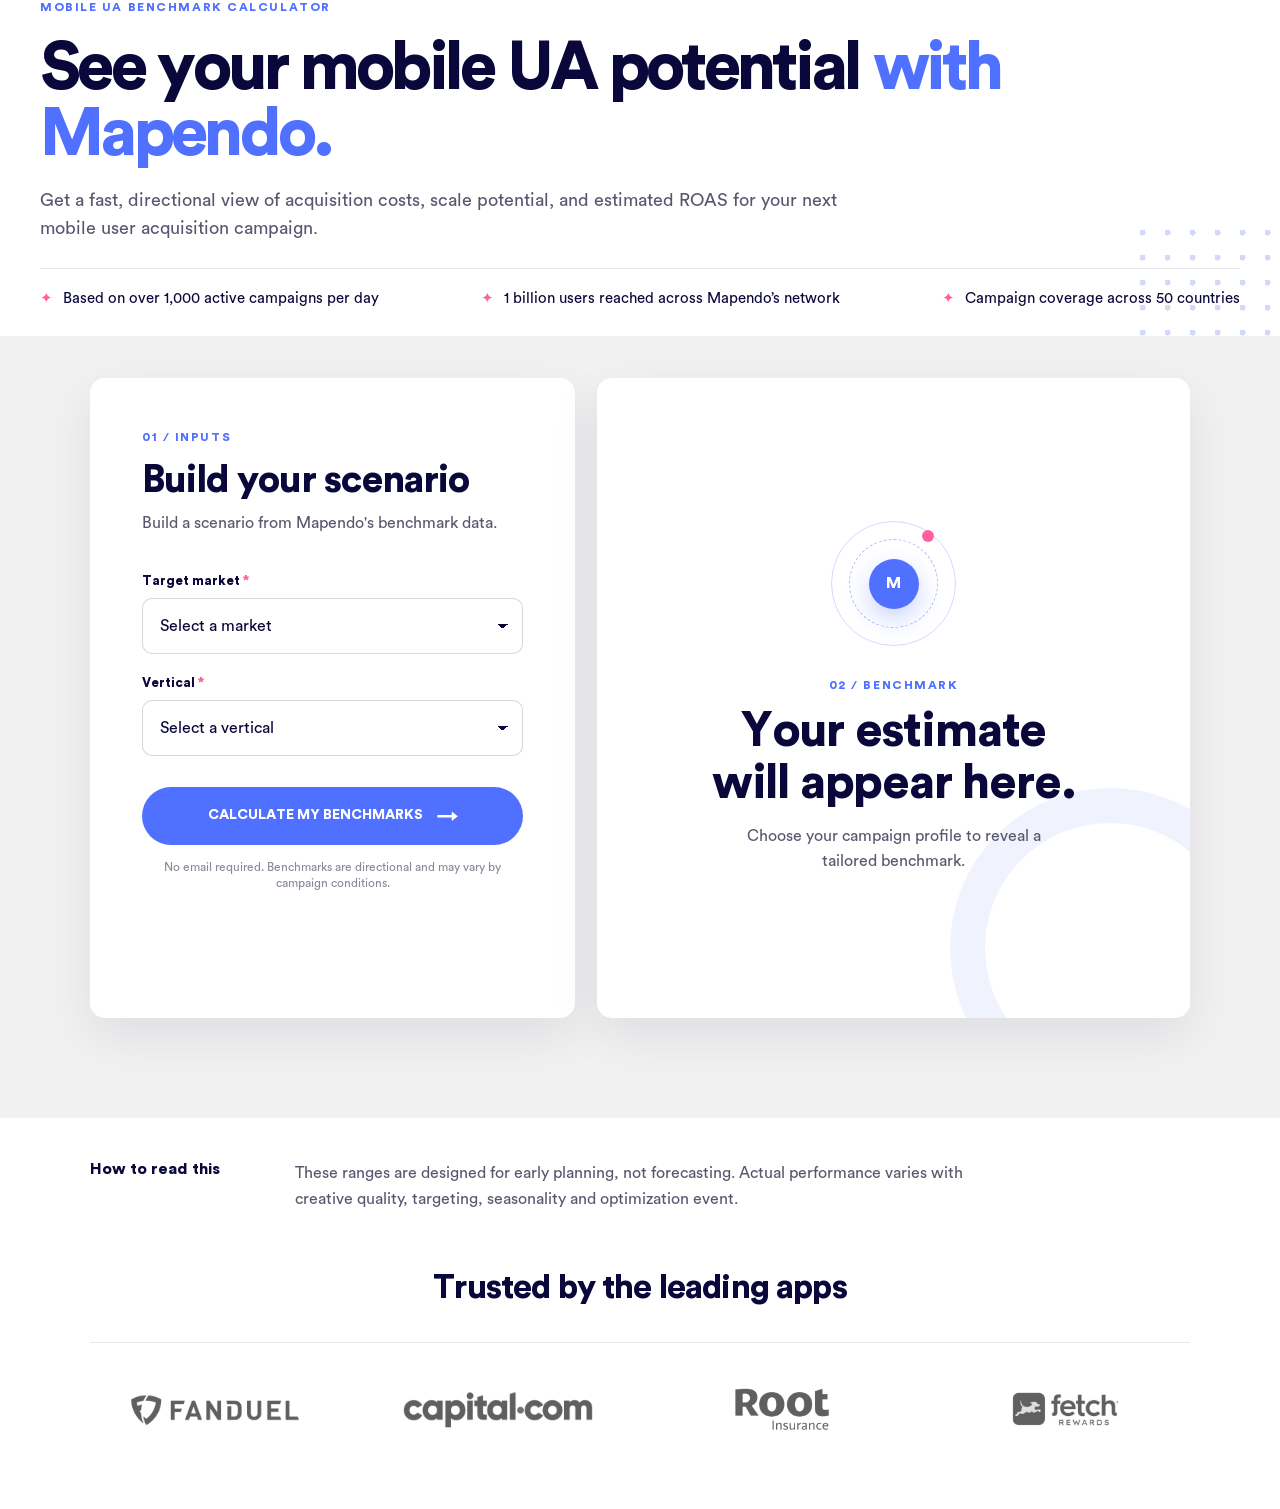
==== commit 6ca3af08: "Add files via upload" ====
--- a/index.html
+++ b/index.html
@@ -25,7 +25,7 @@
           </p>
         </div>
         <div class="trust-row" aria-label="Tool highlights">
-          <span>Based on data from over 1,000 active campaigns per day</span>
+          <span>Based on over 1,000 active campaigns per day</span>
           <span>1 billion users reached across Mapendo’s network</span>
           <span>Campaign coverage across 50 countries</span>
         </div>
--- a/styles.css
+++ b/styles.css
@@ -46,7 +46,12 @@
 .page-glow { position: fixed; z-index: -1; pointer-events: none; }
 .page-glow--one { top: 220px; right: 0; width: 150px; height: 210px; opacity: .55; background-image: radial-gradient(var(--periwinkle) 3px, transparent 3px); background-size: 25px 25px; }
 
-.hero, .method-note, .trusted-by {
+.hero {
+  width: min(1200px, calc(100% - 48px));
+  margin-inline: auto;
+}
+
+.method-note, .trusted-by {
   width: min(1100px, calc(100% - 48px));
   margin-inline: auto;
 }
@@ -83,13 +88,14 @@
 
 .trust-row {
   display: grid;
-  grid-template-columns: repeat(3, 1fr);
-  gap: 16px;
+  grid-template-columns: repeat(3, max-content);
+  justify-content: space-between;
+  gap: 24px;
   margin-top: 25px;
   padding-top: 20px;
   border-top: 1px solid var(--line);
 }
-.trust-row span { color: var(--navy); font-size: 15px; }
+.trust-row span { color: var(--navy); font-size: 15px; white-space: nowrap; }
 .trust-row span::before { content: "✦"; margin-right: 10px; color: var(--pink); }
 
 .calculator-section {
@@ -228,9 +234,13 @@
 .sr-only { position: absolute; width: 1px; height: 1px; padding: 0; margin: -1px; overflow: hidden; clip: rect(0,0,0,0); white-space: nowrap; border: 0; }
 [hidden] { display: none !important; }
 
+@media (max-width: 1120px) {
+  .trust-row { grid-template-columns: 1fr; gap: 12px; text-align: left; }
+  .trust-row span { white-space: normal; }
+}
+
 @media (max-width: 900px) {
   .hero { padding-top: 0; }
-  .trust-row { text-align: left; }
   .tool-shell { grid-template-columns: 1fr; }
   .benchmark-form, .result-panel { min-height: auto; }
   .result-panel { min-height: 600px; }
@@ -242,7 +252,6 @@
   .hero { min-height: auto; padding: 0 0 28px; }
   .hero h1 { font-size: clamp(3.05rem, 15vw, 4.2rem); }
   .hero-copy > p { font-size: 16px; }
-  .trust-row { grid-template-columns: 1fr; gap: 12px; }
   .calculator-section { padding: 38px 14px 72px; }
   .benchmark-form, .result-panel { padding: 29px 21px; border-radius: 12px; }
   .result-panel { min-height: 570px; }
